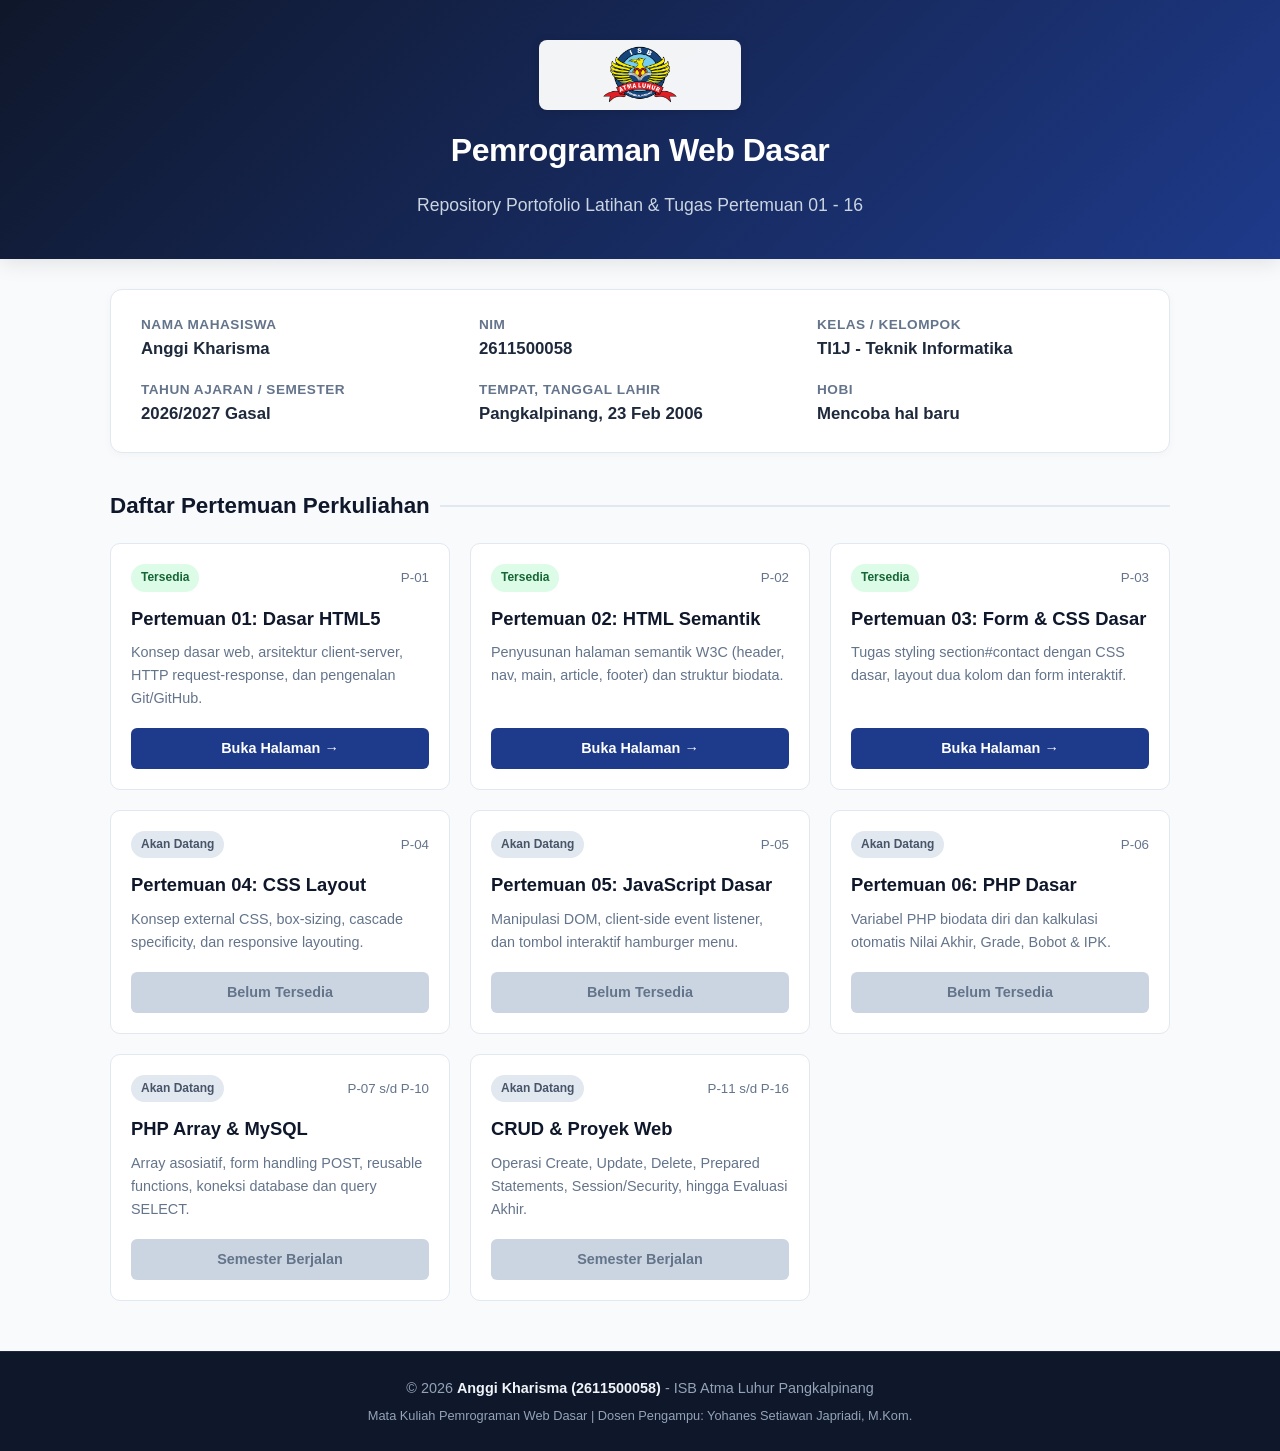
==== index.html @ 0f7ecde1 "menyelesaikan tugas pertemuan 01 sampai 03" ====
<!DOCTYPE html>
<html lang="id">
<head>
    <meta charset="UTF-8">
    <meta name="viewport" content="width=device-width, initial-scale=1.0">
    <title>Pemrograman Web Dasar - Anggi Kharisma (2611500058)</title>
    <style>
        :root {
            --primary: #1e3a8a;
            --primary-light: #3b82f6;
            --secondary: #0f172a;
            --bg: #f8fafc;
            --card-bg: #ffffff;
            --text-main: #1e293b;
            --text-muted: #64748b;
            --border: #e2e8f0;
            --accent: #0ea5e9;
            --success: #10b981;
        }

        * {
            box-sizing: border-box;
            margin: 0;
            padding: 0;
        }

        body {
            font-family: 'Segoe UI', -apple-system, BlinkMacSystemFont, Roboto, sans-serif;
            background-color: var(--bg);
            color: var(--text-main);
            line-height: 1.6;
        }

        header {
            background: linear-gradient(135deg, var(--secondary) 0%, var(--primary) 100%);
            color: white;
            padding: 40px 20px;
            text-align: center;
            box-shadow: 0 4px 20px rgba(0,0,0,0.1);
        }

        .header-container {
            max-width: 1000px;
            margin: 0 auto;
            display: flex;
            flex-direction: column;
            align-items: center;
            gap: 15px;
        }

        .logo-isbal {
            max-height: 70px;
            background: rgba(255, 255, 255, 0.95);
            padding: 6px 14px;
            border-radius: 8px;
            box-shadow: 0 2px 8px rgba(0,0,0,0.15);
        }

        header h1 {
            font-size: 2rem;
            font-weight: 700;
            letter-spacing: -0.5px;
        }

        header p.subtitle {
            font-size: 1.1rem;
            color: #cbd5e1;
        }

        .container {
            max-width: 1100px;
            margin: 30px auto;
            padding: 0 20px;
        }

        .profile-card {
            background: var(--card-bg);
            border-radius: 12px;
            padding: 24px 30px;
            margin-bottom: 35px;
            border: 1px solid var(--border);
            box-shadow: 0 2px 10px rgba(0,0,0,0.03);
            display: grid;
            grid-template-columns: repeat(auto-fit, minmax(240px, 1fr));
            gap: 16px;
        }

        .profile-item {
            display: flex;
            flex-direction: column;
        }

        .profile-item span.label {
            font-size: 0.85rem;
            text-transform: uppercase;
            font-weight: 600;
            color: var(--text-muted);
            letter-spacing: 0.5px;
        }

        .profile-item span.value {
            font-size: 1.05rem;
            font-weight: 600;
            color: var(--text-main);
        }

        .section-title {
            font-size: 1.4rem;
            color: var(--secondary);
            margin-bottom: 20px;
            display: flex;
            align-items: center;
            gap: 10px;
        }

        .section-title::after {
            content: '';
            flex: 1;
            height: 2px;
            background: var(--border);
        }

        .grid {
            display: grid;
            grid-template-columns: repeat(auto-fill, minmax(280px, 1fr));
            gap: 20px;
            margin-bottom: 50px;
        }

        .card {
            background: var(--card-bg);
            border-radius: 10px;
            border: 1px solid var(--border);
            padding: 20px;
            transition: transform 0.2s ease, box-shadow 0.2s ease, border-color 0.2s ease;
            display: flex;
            flex-direction: column;
            justify-content: space-between;
        }

        .card:hover {
            transform: translateY(-4px);
            box-shadow: 0 10px 25px rgba(0,0,0,0.06);
            border-color: var(--primary-light);
        }

        .card-header {
            display: flex;
            justify-content: space-between;
            align-items: center;
            margin-bottom: 12px;
        }

        .badge {
            font-size: 0.75rem;
            font-weight: 700;
            padding: 4px 10px;
            border-radius: 20px;
            background: #e2e8f0;
            color: #475569;
        }

        .badge.active {
            background: #dcfce7;
            color: #166534;
        }

        .card h3 {
            font-size: 1.15rem;
            color: var(--secondary);
            margin-bottom: 8px;
        }

        .card p {
            font-size: 0.9rem;
            color: var(--text-muted);
            margin-bottom: 18px;
            flex-grow: 1;
        }

        .card a.btn {
            display: inline-block;
            text-align: center;
            padding: 9px 16px;
            background: var(--primary);
            color: white;
            text-decoration: none;
            border-radius: 6px;
            font-size: 0.9rem;
            font-weight: 600;
            transition: background 0.2s;
        }

        .card a.btn:hover {
            background: var(--primary-light);
        }

        .card a.btn.disabled {
            background: #cbd5e1;
            color: #64748b;
            cursor: not-allowed;
            pointer-events: none;
        }

        footer {
            background: #0f172a;
            color: #94a3b8;
            text-align: center;
            padding: 25px;
            font-size: 0.9rem;
            border-top: 1px solid #1e293b;
        }

        footer strong {
            color: #f1f5f9;
        }
    </style>
</head>
<body>

    <header>
        <div class="header-container">
            <img src="logoisbal.png" alt="Logo ISB Atma Luhur" class="logo-isbal">
            <h1>Pemrograman Web Dasar</h1>
            <p class="subtitle">Repository Portofolio Latihan & Tugas Pertemuan 01 - 16</p>
        </div>
    </header>

    <div class="container">
        <!-- Profil Mahasiswa -->
        <div class="profile-card">
            <div class="profile-item">
                <span class="label">Nama Mahasiswa</span>
                <span class="value">Anggi Kharisma</span>
            </div>
            <div class="profile-item">
                <span class="label">NIM</span>
                <span class="value">2611500058</span>
            </div>
            <div class="profile-item">
                <span class="label">Kelas / Kelompok</span>
                <span class="value">TI1J - Teknik Informatika</span>
            </div>
            <div class="profile-item">
                <span class="label">Tahun Ajaran / Semester</span>
                <span class="value">2026/2027 Gasal</span>
            </div>
            <div class="profile-item">
                <span class="label">Tempat, Tanggal Lahir</span>
                <span class="value">Pangkalpinang, 23 Feb 2006</span>
            </div>
            <div class="profile-item">
                <span class="label">Hobi</span>
                <span class="value">Mencoba hal baru</span>
            </div>
        </div>

        <h2 class="section-title">Daftar Pertemuan Perkuliahan</h2>

        <div class="grid">
            <!-- Pertemuan 01 -->
            <div class="card">
                <div>
                    <div class="card-header">
                        <span class="badge active">Tersedia</span>
                        <small style="color: #64748b;">P-01</small>
                    </div>
                    <h3>Pertemuan 01: Dasar HTML5</h3>
                    <p>Konsep dasar web, arsitektur client-server, HTTP request-response, dan pengenalan Git/GitHub.</p>
                </div>
                <a href="pertemuan-01/index.html" class="btn">Buka Halaman &rarr;</a>
            </div>

            <!-- Pertemuan 02 -->
            <div class="card">
                <div>
                    <div class="card-header">
                        <span class="badge active">Tersedia</span>
                        <small style="color: #64748b;">P-02</small>
                    </div>
                    <h3>Pertemuan 02: HTML Semantik</h3>
                    <p>Penyusunan halaman semantik W3C (header, nav, main, article, footer) dan struktur biodata.</p>
                </div>
                <a href="pertemuan-02/index.html" class="btn">Buka Halaman &rarr;</a>
            </div>

            <!-- Pertemuan 03 -->
            <div class="card">
                <div>
                    <div class="card-header">
                        <span class="badge active">Tersedia</span>
                        <small style="color: #64748b;">P-03</small>
                    </div>
                    <h3>Pertemuan 03: Form & CSS Dasar</h3>
                    <p>Tugas styling section#contact dengan CSS dasar, layout dua kolom dan form interaktif.</p>
                </div>
                <a href="pertemuan-03/index.html" class="btn">Buka Halaman &rarr;</a>
            </div>

            <!-- Pertemuan 04 -->
            <div class="card">
                <div>
                    <div class="card-header">
                        <span class="badge">Akan Datang</span>
                        <small style="color: #64748b;">P-04</small>
                    </div>
                    <h3>Pertemuan 04: CSS Layout</h3>
                    <p>Konsep external CSS, box-sizing, cascade specificity, dan responsive layouting.</p>
                </div>
                <a href="pertemuan-04/index.html" class="btn disabled">Belum Tersedia</a>
            </div>

            <!-- Pertemuan 05 -->
            <div class="card">
                <div>
                    <div class="card-header">
                        <span class="badge">Akan Datang</span>
                        <small style="color: #64748b;">P-05</small>
                    </div>
                    <h3>Pertemuan 05: JavaScript Dasar</h3>
                    <p>Manipulasi DOM, client-side event listener, dan tombol interaktif hamburger menu.</p>
                </div>
                <a href="pertemuan-05/index.html" class="btn disabled">Belum Tersedia</a>
            </div>

            <!-- Pertemuan 06 -->
            <div class="card">
                <div>
                    <div class="card-header">
                        <span class="badge">Akan Datang</span>
                        <small style="color: #64748b;">P-06</small>
                    </div>
                    <h3>Pertemuan 06: PHP Dasar</h3>
                    <p>Variabel PHP biodata diri dan kalkulasi otomatis Nilai Akhir, Grade, Bobot & IPK.</p>
                </div>
                <a href="pertemuan-06/index.html" class="btn disabled">Belum Tersedia</a>
            </div>

            <!-- Pertemuan 07 s/d 16 Ringkas -->
            <div class="card">
                <div>
                    <div class="card-header">
                        <span class="badge">Akan Datang</span>
                        <small style="color: #64748b;">P-07 s/d P-10</small>
                    </div>
                    <h3>PHP Array & MySQL</h3>
                    <p>Array asosiatif, form handling POST, reusable functions, koneksi database dan query SELECT.</p>
                </div>
                <a href="#" class="btn disabled">Semester Berjalan</a>
            </div>

            <div class="card">
                <div>
                    <div class="card-header">
                        <span class="badge">Akan Datang</span>
                        <small style="color: #64748b;">P-11 s/d P-16</small>
                    </div>
                    <h3>CRUD & Proyek Web</h3>
                    <p>Operasi Create, Update, Delete, Prepared Statements, Session/Security, hingga Evaluasi Akhir.</p>
                </div>
                <a href="#" class="btn disabled">Semester Berjalan</a>
            </div>
        </div>
    </div>

    <footer>
        <p>&copy; 2026 <strong>Anggi Kharisma (2611500058)</strong> - ISB Atma Luhur Pangkalpinang</p>
        <p style="margin-top: 6px; font-size: 0.8rem;">Mata Kuliah Pemrograman Web Dasar | Dosen Pengampu: Yohanes Setiawan Japriadi, M.Kom.</p>
    </footer>

</body>
</html>
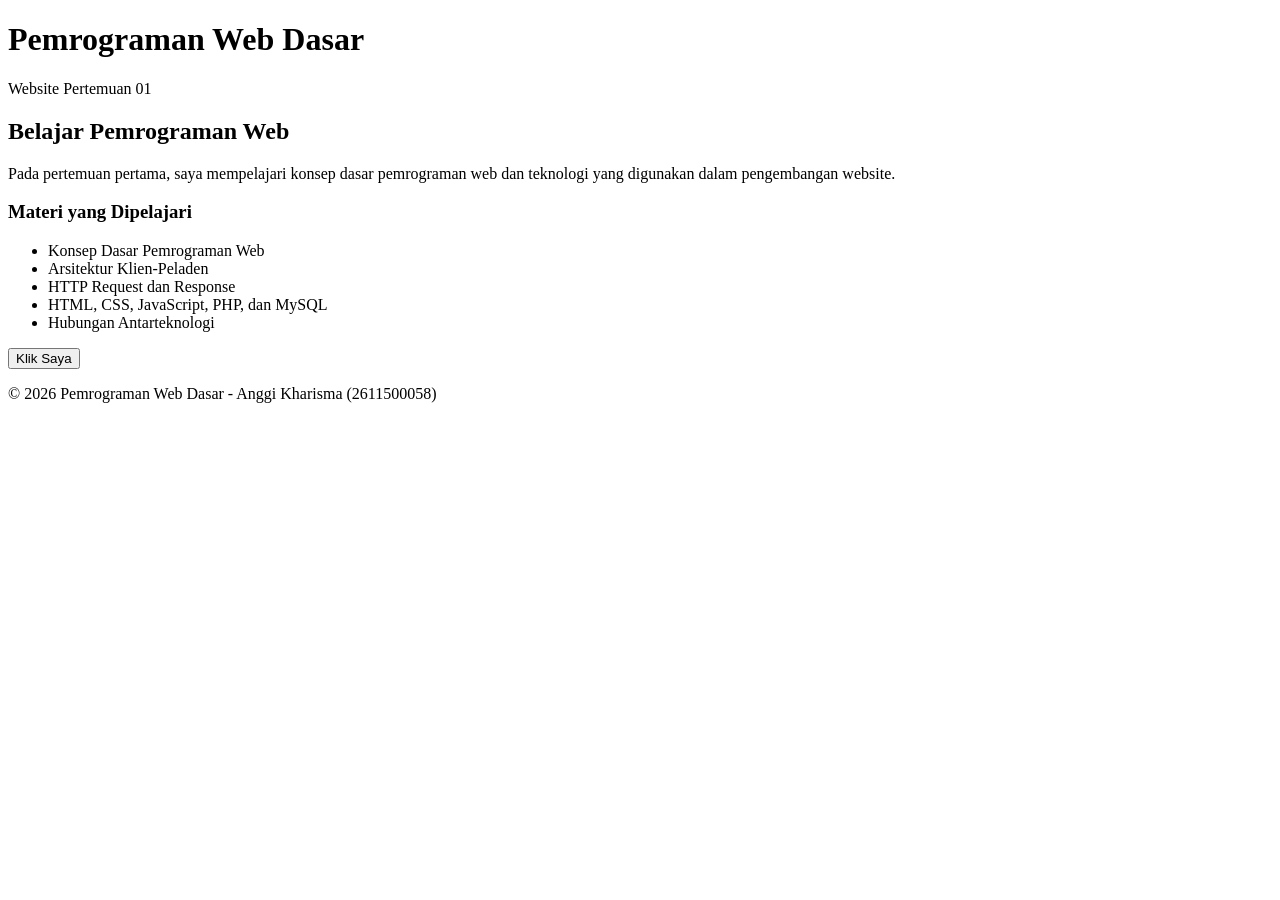
==== commit aedd694e: "pertemuan 1" ====
--- a/index.html
+++ b/index.html
@@ -3,370 +3,52 @@
 <head>
     <meta charset="UTF-8">
     <meta name="viewport" content="width=device-width, initial-scale=1.0">
-    <title>Pemrograman Web Dasar - Anggi Kharisma (2611500058)</title>
-    <style>
-        :root {
-            --primary: #1e3a8a;
-            --primary-light: #3b82f6;
-            --secondary: #0f172a;
-            --bg: #f8fafc;
-            --card-bg: #ffffff;
-            --text-main: #1e293b;
-            --text-muted: #64748b;
-            --border: #e2e8f0;
-            --accent: #0ea5e9;
-            --success: #10b981;
-        }
+    <title>Pemrograman Web Dasar - Anggi Kharisma</title>
+</head>
 
-        * {
-            box-sizing: border-box;
-            margin: 0;
-            padding: 0;
-        }
-
-        body {
-            font-family: 'Segoe UI', -apple-system, BlinkMacSystemFont, Roboto, sans-serif;
-            background-color: var(--bg);
-            color: var(--text-main);
-            line-height: 1.6;
-        }
-
-        header {
-            background: linear-gradient(135deg, var(--secondary) 0%, var(--primary) 100%);
-            color: white;
-            padding: 40px 20px;
-            text-align: center;
-            box-shadow: 0 4px 20px rgba(0,0,0,0.1);
-        }
-
-        .header-container {
-            max-width: 1000px;
-            margin: 0 auto;
-            display: flex;
-            flex-direction: column;
-            align-items: center;
-            gap: 15px;
-        }
-
-        .logo-isbal {
-            max-height: 70px;
-            background: rgba(255, 255, 255, 0.95);
-            padding: 6px 14px;
-            border-radius: 8px;
-            box-shadow: 0 2px 8px rgba(0,0,0,0.15);
-        }
-
-        header h1 {
-            font-size: 2rem;
-            font-weight: 700;
-            letter-spacing: -0.5px;
-        }
-
-        header p.subtitle {
-            font-size: 1.1rem;
-            color: #cbd5e1;
-        }
-
-        .container {
-            max-width: 1100px;
-            margin: 30px auto;
-            padding: 0 20px;
-        }
-
-        .profile-card {
-            background: var(--card-bg);
-            border-radius: 12px;
-            padding: 24px 30px;
-            margin-bottom: 35px;
-            border: 1px solid var(--border);
-            box-shadow: 0 2px 10px rgba(0,0,0,0.03);
-            display: grid;
-            grid-template-columns: repeat(auto-fit, minmax(240px, 1fr));
-            gap: 16px;
-        }
-
-        .profile-item {
-            display: flex;
-            flex-direction: column;
-        }
-
-        .profile-item span.label {
-            font-size: 0.85rem;
-            text-transform: uppercase;
-            font-weight: 600;
-            color: var(--text-muted);
-            letter-spacing: 0.5px;
-        }
-
-        .profile-item span.value {
-            font-size: 1.05rem;
-            font-weight: 600;
-            color: var(--text-main);
-        }
-
-        .section-title {
-            font-size: 1.4rem;
-            color: var(--secondary);
-            margin-bottom: 20px;
-            display: flex;
-            align-items: center;
-            gap: 10px;
-        }
-
-        .section-title::after {
-            content: '';
-            flex: 1;
-            height: 2px;
-            background: var(--border);
-        }
-
-        .grid {
-            display: grid;
-            grid-template-columns: repeat(auto-fill, minmax(280px, 1fr));
-            gap: 20px;
-            margin-bottom: 50px;
-        }
-
-        .card {
-            background: var(--card-bg);
-            border-radius: 10px;
-            border: 1px solid var(--border);
-            padding: 20px;
-            transition: transform 0.2s ease, box-shadow 0.2s ease, border-color 0.2s ease;
-            display: flex;
-            flex-direction: column;
-            justify-content: space-between;
-        }
-
-        .card:hover {
-            transform: translateY(-4px);
-            box-shadow: 0 10px 25px rgba(0,0,0,0.06);
-            border-color: var(--primary-light);
-        }
-
-        .card-header {
-            display: flex;
-            justify-content: space-between;
-            align-items: center;
-            margin-bottom: 12px;
-        }
-
-        .badge {
-            font-size: 0.75rem;
-            font-weight: 700;
-            padding: 4px 10px;
-            border-radius: 20px;
-            background: #e2e8f0;
-            color: #475569;
-        }
-
-        .badge.active {
-            background: #dcfce7;
-            color: #166534;
-        }
-
-        .card h3 {
-            font-size: 1.15rem;
-            color: var(--secondary);
-            margin-bottom: 8px;
-        }
-
-        .card p {
-            font-size: 0.9rem;
-            color: var(--text-muted);
-            margin-bottom: 18px;
-            flex-grow: 1;
-        }
-
-        .card a.btn {
-            display: inline-block;
-            text-align: center;
-            padding: 9px 16px;
-            background: var(--primary);
-            color: white;
-            text-decoration: none;
-            border-radius: 6px;
-            font-size: 0.9rem;
-            font-weight: 600;
-            transition: background 0.2s;
-        }
-
-        .card a.btn:hover {
-            background: var(--primary-light);
-        }
-
-        .card a.btn.disabled {
-            background: #cbd5e1;
-            color: #64748b;
-            cursor: not-allowed;
-            pointer-events: none;
-        }
-
-        footer {
-            background: #0f172a;
-            color: #94a3b8;
-            text-align: center;
-            padding: 25px;
-            font-size: 0.9rem;
-            border-top: 1px solid #1e293b;
-        }
-
-        footer strong {
-            color: #f1f5f9;
-        }
-    </style>
-</head>
 <body>
 
     <header>
-        <div class="header-container">
-            <img src="logoisbal.png" alt="Logo ISB Atma Luhur" class="logo-isbal">
-            <h1>Pemrograman Web Dasar</h1>
-            <p class="subtitle">Repository Portofolio Latihan & Tugas Pertemuan 01 - 16</p>
-        </div>
+        <h1>Pemrograman Web Dasar</h1>
+        <p>Website Pertemuan 01</p>
     </header>
 
-    <div class="container">
-        <!-- Profil Mahasiswa -->
-        <div class="profile-card">
-            <div class="profile-item">
-                <span class="label">Nama Mahasiswa</span>
-                <span class="value">Anggi Kharisma</span>
-            </div>
-            <div class="profile-item">
-                <span class="label">NIM</span>
-                <span class="value">2611500058</span>
-            </div>
-            <div class="profile-item">
-                <span class="label">Kelas / Kelompok</span>
-                <span class="value">TI1J - Teknik Informatika</span>
-            </div>
-            <div class="profile-item">
-                <span class="label">Tahun Ajaran / Semester</span>
-                <span class="value">2026/2027 Gasal</span>
-            </div>
-            <div class="profile-item">
-                <span class="label">Tempat, Tanggal Lahir</span>
-                <span class="value">Pangkalpinang, 23 Feb 2006</span>
-            </div>
-            <div class="profile-item">
-                <span class="label">Hobi</span>
-                <span class="value">Mencoba hal baru</span>
-            </div>
-        </div>
+    <main>
+        <h2>Belajar Pemrograman Web</h2>
 
-        <h2 class="section-title">Daftar Pertemuan Perkuliahan</h2>
+        <p>
+            Pada pertemuan pertama, saya mempelajari konsep dasar
+            pemrograman web dan teknologi yang digunakan dalam
+            pengembangan website.
+        </p>
 
-        <div class="grid">
-            <!-- Pertemuan 01 -->
-            <div class="card">
-                <div>
-                    <div class="card-header">
-                        <span class="badge active">Tersedia</span>
-                        <small style="color: #64748b;">P-01</small>
-                    </div>
-                    <h3>Pertemuan 01: Dasar HTML5</h3>
-                    <p>Konsep dasar web, arsitektur client-server, HTTP request-response, dan pengenalan Git/GitHub.</p>
-                </div>
-                <a href="pertemuan-01/index.html" class="btn">Buka Halaman &rarr;</a>
-            </div>
+        <h3>Materi yang Dipelajari</h3>
 
-            <!-- Pertemuan 02 -->
-            <div class="card">
-                <div>
-                    <div class="card-header">
-                        <span class="badge active">Tersedia</span>
-                        <small style="color: #64748b;">P-02</small>
-                    </div>
-                    <h3>Pertemuan 02: HTML Semantik</h3>
-                    <p>Penyusunan halaman semantik W3C (header, nav, main, article, footer) dan struktur biodata.</p>
-                </div>
-                <a href="pertemuan-02/index.html" class="btn">Buka Halaman &rarr;</a>
-            </div>
+        <ul>
+            <li>Konsep Dasar Pemrograman Web</li>
+            <li>Arsitektur Klien-Peladen</li>
+            <li>HTTP Request dan Response</li>
+            <li>HTML, CSS, JavaScript, PHP, dan MySQL</li>
+            <li>Hubungan Antarteknologi</li>
+        </ul>
 
-            <!-- Pertemuan 03 -->
-            <div class="card">
-                <div>
-                    <div class="card-header">
-                        <span class="badge active">Tersedia</span>
-                        <small style="color: #64748b;">P-03</small>
-                    </div>
-                    <h3>Pertemuan 03: Form & CSS Dasar</h3>
-                    <p>Tugas styling section#contact dengan CSS dasar, layout dua kolom dan form interaktif.</p>
-                </div>
-                <a href="pertemuan-03/index.html" class="btn">Buka Halaman &rarr;</a>
-            </div>
+        <button onclick="tampilkanPesan()">
+            Klik Saya
+        </button>
 
-            <!-- Pertemuan 04 -->
-            <div class="card">
-                <div>
-                    <div class="card-header">
-                        <span class="badge">Akan Datang</span>
-                        <small style="color: #64748b;">P-04</small>
-                    </div>
-                    <h3>Pertemuan 04: CSS Layout</h3>
-                    <p>Konsep external CSS, box-sizing, cascade specificity, dan responsive layouting.</p>
-                </div>
-                <a href="pertemuan-04/index.html" class="btn disabled">Belum Tersedia</a>
-            </div>
-
-            <!-- Pertemuan 05 -->
-            <div class="card">
-                <div>
-                    <div class="card-header">
-                        <span class="badge">Akan Datang</span>
-                        <small style="color: #64748b;">P-05</small>
-                    </div>
-                    <h3>Pertemuan 05: JavaScript Dasar</h3>
-                    <p>Manipulasi DOM, client-side event listener, dan tombol interaktif hamburger menu.</p>
-                </div>
-                <a href="pertemuan-05/index.html" class="btn disabled">Belum Tersedia</a>
-            </div>
-
-            <!-- Pertemuan 06 -->
-            <div class="card">
-                <div>
-                    <div class="card-header">
-                        <span class="badge">Akan Datang</span>
-                        <small style="color: #64748b;">P-06</small>
-                    </div>
-                    <h3>Pertemuan 06: PHP Dasar</h3>
-                    <p>Variabel PHP biodata diri dan kalkulasi otomatis Nilai Akhir, Grade, Bobot & IPK.</p>
-                </div>
-                <a href="pertemuan-06/index.html" class="btn disabled">Belum Tersedia</a>
-            </div>
-
-            <!-- Pertemuan 07 s/d 16 Ringkas -->
-            <div class="card">
-                <div>
-                    <div class="card-header">
-                        <span class="badge">Akan Datang</span>
-                        <small style="color: #64748b;">P-07 s/d P-10</small>
-                    </div>
-                    <h3>PHP Array & MySQL</h3>
-                    <p>Array asosiatif, form handling POST, reusable functions, koneksi database dan query SELECT.</p>
-                </div>
-                <a href="#" class="btn disabled">Semester Berjalan</a>
-            </div>
-
-            <div class="card">
-                <div>
-                    <div class="card-header">
-                        <span class="badge">Akan Datang</span>
-                        <small style="color: #64748b;">P-11 s/d P-16</small>
-                    </div>
-                    <h3>CRUD & Proyek Web</h3>
-                    <p>Operasi Create, Update, Delete, Prepared Statements, Session/Security, hingga Evaluasi Akhir.</p>
-                </div>
-                <a href="#" class="btn disabled">Semester Berjalan</a>
-            </div>
-        </div>
-    </div>
+        <p id="pesan"></p>
+    </main>
 
     <footer>
-        <p>&copy; 2026 <strong>Anggi Kharisma (2611500058)</strong> - ISB Atma Luhur Pangkalpinang</p>
-        <p style="margin-top: 6px; font-size: 0.8rem;">Mata Kuliah Pemrograman Web Dasar | Dosen Pengampu: Yohanes Setiawan Japriadi, M.Kom.</p>
+        <p>&copy; 2026 Pemrograman Web Dasar - Anggi Kharisma (2611500058)</p>
     </footer>
+
+    <script>
+        function tampilkanPesan() {
+            document.getElementById("pesan").textContent =
+                "Halo! JavaScript berhasil dijalankan.";
+        }
+    </script>
 
 </body>
 </html>
